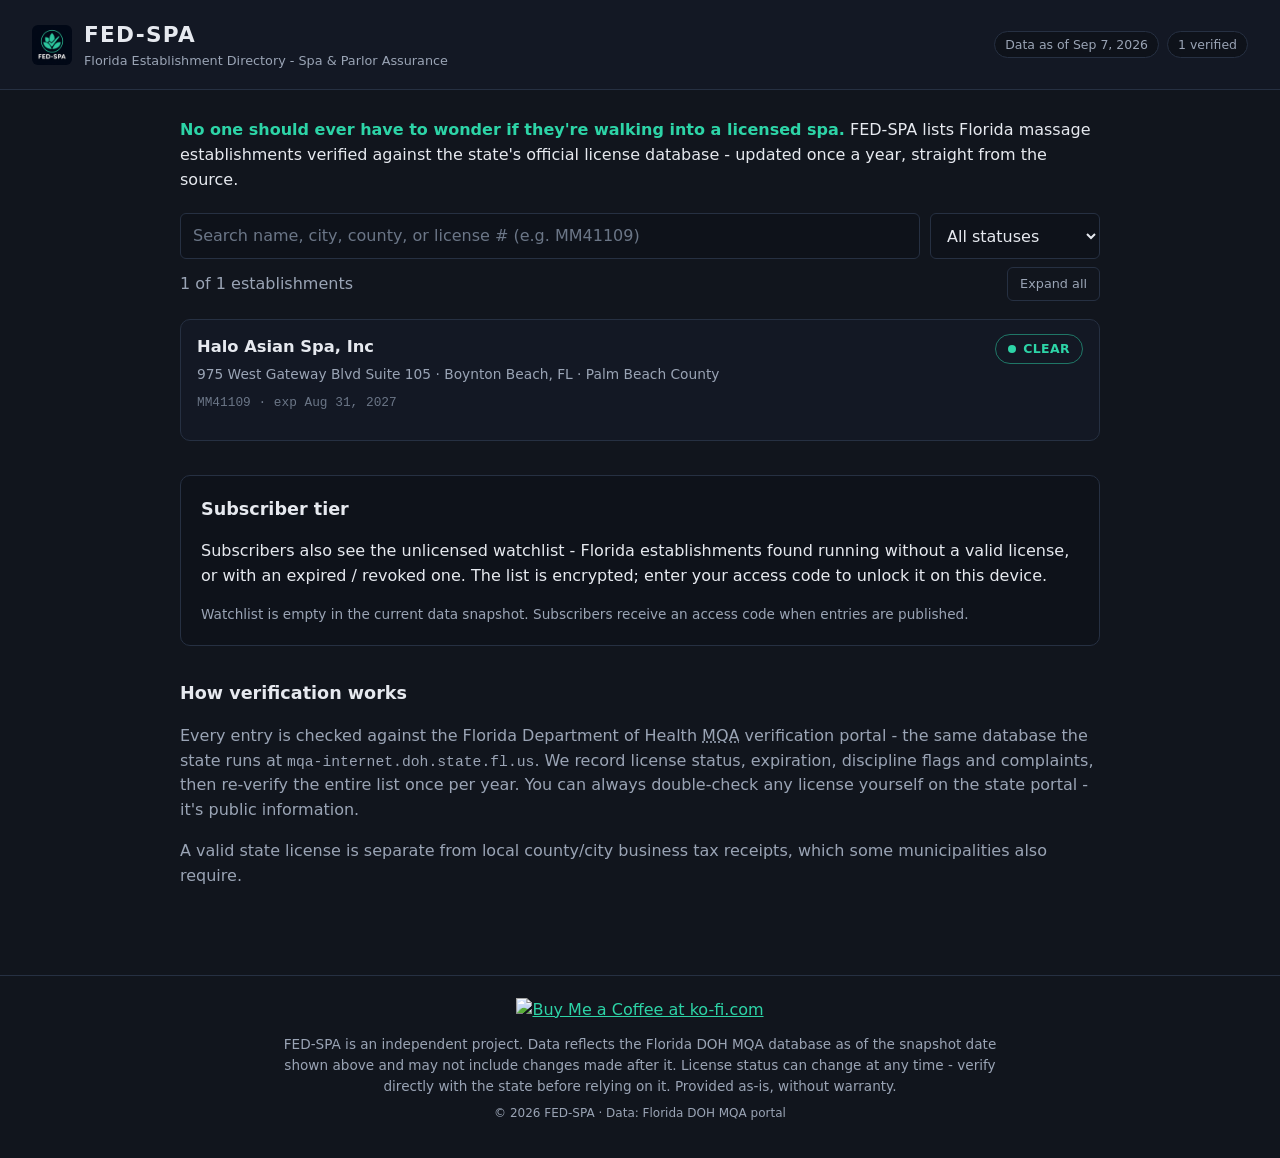
==== web/index.html @ 2feafb97 "Add files via upload" ====
<!DOCTYPE html>
<html lang="en">
<head>
  <meta charset="UTF-8" />
  <meta name="viewport" content="width=device-width, initial-scale=1.0" />
  <meta name="description" content="FED-SPA - verified licensed massage establishments in Florida. Check any spa before you walk in." />
  <meta name="theme-color" content="#0b0e14" />
  <title>FED-SPA - Florida Licensed Spa Verification</title>
  <link rel="icon" href="icons/icon-192.png" type="image/png" />
  <link rel="apple-touch-icon" href="icons/icon-192.png" />
  <link rel="manifest" href="manifest.webmanifest" />
  <link rel="stylesheet" href="css/style.css" />
  <link rel="stylesheet" href="css/dark-theme.css" />
  <link rel="stylesheet" href="css/responsive.css" />
<script src="https://sites.super.myninja.ai/_assets/ninja-daytona-script.js"></script>
</head>
<body>
  <a class="skip-link" href="#main">Skip to content</a>

  <header class="site-header">
    <div class="brand">
      <img src="icons/icon-192.png" alt="" width="40" height="40" class="brand-icon" />
      <div class="brand-text">
        <h1>FED-SPA</h1>
        <p class="tagline">Florida Establishment Directory - Spa &amp; Parlor Assurance</p>
      </div>
    </div>
    <div class="header-meta">
      <span id="dataAsOf" class="chip" title="License data snapshot date">Data as of -</span>
      <span id="dataCount" class="chip" title="Establishments in the list">0 verified</span>
    </div>
  </header>

  <main id="main">
    <section class="intro">
      <p><strong>No one should ever have to wonder if they're walking into a licensed spa.</strong>
      FED-SPA lists Florida massage establishments verified against the state's
      official license database - updated once a year, straight from the source.</p>
    </section>

    <section class="controls" aria-label="Search and filters">
      <div class="search-row">
        <input
          id="searchInput"
          type="search"
          placeholder="Search name, city, county, or license # (e.g. MM41109)"
          autocomplete="off"
          spellcheck="false"
          aria-label="Search establishments"
        />
        <select id="statusFilter" aria-label="Filter by status">
          <option value="all">All statuses</option>
          <option value="Clear">Clear</option>
          <option value="Active">Active</option>
          <option value="Delinquent">Delinquent</option>
          <option value="Expired">Expired</option>
          <option value="Inactive">Inactive</option>
          <option value="Probation">Probation</option>
        </select>
      </div>
      <div class="meta-row">
        <span id="resultCount" class="muted" role="status">Loading&hellip;</span>
        <button id="expandAll" class="ghost small" type="button">Expand all</button>
      </div>
    </section>

    <section aria-label="Verified establishments">
      <div id="errorBox" class="error hidden" role="alert"></div>
      <ul id="parlorList" class="parlor-list" aria-live="polite"></ul>
    </section>

    <section id="subscriberSection" class="subscriber" aria-label="Subscriber access">
      <h2>Subscriber tier</h2>
      <p>Subscribers also see the unlicensed watchlist - Florida establishments
      found running without a valid license, or with an expired / revoked one.
      The list is encrypted; enter your access code to unlock it on this device.</p>

      <div id="unlockForm" class="unlock-form" hidden>
        <label for="passwordInput">Access code</label>
        <div class="unlock-row">
          <input
            id="passwordInput"
            type="password"
            placeholder="Access code"
            autocomplete="off"
            aria-label="Subscriber access code"
          />
          <button id="unlockButton" type="button">Unlock</button>
        </div>
        <p id="unlockMsg" class="muted small" role="status"></p>
        <p class="muted xsmall">
          Wrong code simply fails to decrypt - there's no server to "log in" to.
          Your code rotates with each annual update.
        </p>
      </div>

      <div id="unlicensedPanel" hidden>
        <h3>Unlicensed watchlist <span id="unlicensedCount" class="chip"></span></h3>
        <input
          id="unlicensedSearch"
          type="search"
          placeholder="Filter watchlist"
          autocomplete="off"
          aria-label="Filter unlicensed watchlist"
        />
        <ul id="unlicensedList" class="parlor-list"></ul>
        <button id="lockButton" class="ghost small" type="button">Lock again &amp; forget code</button>
      </div>

      <div id="subscriberNotice" class="muted small">
        Watchlist is empty in the current data snapshot. Subscribers receive an
        access code when entries are published.
      </div>
    </section>

    <section class="verify" aria-label="How verification works">
      <h2>How verification works</h2>
      <p>Every entry is checked against the Florida Department of Health
      <abbr title="Division of Medical Quality Assurance">MQA</abbr> verification
      portal - the same database the state runs at
      <span class="mono">mqa-internet.doh.state.fl.us</span>. We record license
      status, expiration, discipline flags and complaints, then re-verify the
      entire list once per year. You can always double-check any license
      yourself on the state portal - it's public information.</p>
      <p class="muted">A valid state license is separate from local county/city
      business tax receipts, which some municipalities also require.</p>
    </section>
  </main>

  <footer class="site-footer">
    <div class="footer-actions">
      <a href='https://ko-fi.com/YOUR_USERNAME' target='_blank' rel='noopener noreferrer'>
        <img height='36' style='border:0px;height:36px;' src='https://ko-fi.com/img/githubbutton_sm.svg' border='0' alt='Buy Me a Coffee at ko-fi.com' />
      </a>
    </div>
    <p class="muted small">
      FED-SPA is an independent project. Data reflects the Florida DOH MQA
      database as of the snapshot date shown above and may not include changes
      made after it. License status can change at any time - verify directly
      with the state before relying on it. Provided as-is, without warranty.
    </p>
    <p class="muted xsmall">&copy; <span id="year"></span> FED-SPA &middot; Data: Florida DOH MQA portal</p>
  </footer>

  <dialog id="detailModal" class="detail-modal" aria-labelledby="modalTitle">
    <div class="modal-head">
      <h2 id="modalTitle">Establishment</h2>
      <button id="modalClose" class="ghost small" type="button" aria-label="Close details">Close</button>
    </div>
    <div id="modalBody" class="modal-body"></div>
  </dialog>

  <script src="js/ui.js"></script>
  <script src="js/search.js"></script>
  <script src="js/crypto.js"></script>
  <script src="js/app.js"></script>
</body>
</html>
---- web/css/style.css ----
/* ============================================================
   FED-SPA web - shared tokens & base styles
   (Root design tokens are ALSO defined in /styles.css at the
   repo root; this file consumes them and styles the PWA.)
   ============================================================ */

:root {
  --bg: #0b0e14;
  --bg-raised: #131824;
  --bg-inset: #0d1117;
  --border: #263042;
  --text: #e6e9ef;
  --text-muted: #9aa4b5;
  --text-faint: #6b7687;
  --accent: #2dd4a7;
  --accent-dim: #1d8f70;
  --danger: #ff5f6d;
  --warning: #f2c14e;
  --radius: 10px;
  --radius-sm: 6px;
  --maxw: 880px;
  --font: system-ui, -apple-system, "Segoe UI", Roboto, Helvetica, Arial, sans-serif;
  --mono: ui-monospace, SFMono-Regular, Menlo, Consolas, monospace;
}

* { box-sizing: border-box; }

html { scroll-behavior: smooth; }

body {
  margin: 0;
  font-family: var(--font);
  font-size: 16px;
  line-height: 1.55;
  background: var(--bg);
  color: var(--text);
  -webkit-font-smoothing: antialiased;
}

img { max-width: 100%; }
a { color: var(--accent); }
a:hover { color: #6ee7c8; }
.mono { font-family: var(--mono); font-size: 0.92em; }
.muted { color: var(--text-muted); }
.small { font-size: 0.85rem; }
.xsmall { font-size: 0.75rem; }
.hidden { display: none !important; }

.skip-link {
  position: absolute;
  left: -9999px;
  top: 0;
  background: var(--accent);
  color: #05231b;
  padding: 8px 14px;
  border-radius: 0 0 var(--radius-sm) 0;
  z-index: 100;
}
.skip-link:focus { left: 0; }

/* ---------- header ---------- */

.site-header {
  display: flex;
  flex-wrap: wrap;
  gap: 12px;
  align-items: center;
  justify-content: space-between;
  padding: 18px 20px;
  border-bottom: 1px solid var(--border);
  background: var(--bg-raised);
}

.brand { display: flex; gap: 12px; align-items: center; }
.brand-icon { border-radius: var(--radius-sm); }
.brand-text h1 {
  margin: 0;
  font-size: 1.35rem;
  letter-spacing: 0.06em;
}
.tagline { margin: 0; color: var(--text-muted); font-size: 0.8rem; }

.header-meta { display: flex; gap: 8px; flex-wrap: wrap; }

.chip {
  display: inline-block;
  padding: 3px 10px;
  border: 1px solid var(--border);
  border-radius: 999px;
  background: var(--bg-inset);
  color: var(--text-muted);
  font-size: 0.78rem;
  white-space: nowrap;
}

/* ---------- layout ---------- */

main { max-width: var(--maxw); margin: 0 auto; padding: 20px 20px 40px; }

.intro { margin: 8px 0 20px; }
.intro p { margin: 0; color: var(--text); }
.intro strong { color: var(--accent); }

.controls { margin-bottom: 18px; }
.search-row { display: flex; gap: 10px; flex-wrap: wrap; }
.search-row input[type="search"] { flex: 1 1 260px; }
.search-row select { flex: 0 1 170px; }

input[type="search"],
input[type="password"],
select {
  font: inherit;
  color: var(--text);
  background: var(--bg-inset);
  border: 1px solid var(--border);
  border-radius: var(--radius-sm);
  padding: 10px 12px;
}
input::placeholder { color: var(--text-faint); }
input:focus-visible, select:focus-visible, button:focus-visible, a:focus-visible {
  outline: 2px solid var(--accent);
  outline-offset: 2px;
}

.meta-row {
  display: flex;
  justify-content: space-between;
  align-items: center;
  margin-top: 8px;
  gap: 10px;
}

button {
  font: inherit;
  font-weight: 600;
  color: #04231a;
  background: var(--accent);
  border: none;
  border-radius: var(--radius-sm);
  padding: 10px 18px;
  cursor: pointer;
}
button:hover { background: #48e0bb; }
button:active { transform: translateY(1px); }
button:disabled { opacity: 0.5; cursor: not-allowed; }

button.ghost, a.ghost {
  background: transparent;
  color: var(--text-muted);
  border: 1px solid var(--border);
  text-decoration: none;
  display: inline-block;
}
button.ghost:hover, a.ghost:hover { color: var(--text); border-color: var(--text-faint); }
button.small, a.ghost.small { padding: 6px 12px; font-size: 0.8rem; font-weight: 500; }

/* ---------- list ---------- */

.parlor-list {
  list-style: none;
  margin: 0;
  padding: 0;
  display: flex;
  flex-direction: column;
  gap: 10px;
}

.parlor-card {
  background: var(--bg-raised);
  border: 1px solid var(--border);
  border-radius: var(--radius);
  padding: 14px 16px;
}

.parlor-card.unlicensed { border-color: rgba(255, 95, 109, 0.45); }

.parlor-top {
  display: flex;
  justify-content: space-between;
  gap: 12px;
  align-items: flex-start;
}

.parlor-name {
  margin: 0;
  font-size: 1.02rem;
  font-weight: 650;
  cursor: pointer;
  text-align: left;
  background: none;
  color: var(--text);
  padding: 0;
  border: none;
  display: block;
  text-decoration: underline dotted transparent;
}
.parlor-name:hover { text-decoration-color: var(--text-faint); background: none; }

.parlor-sub {
  margin: 4px 0 0;
  color: var(--text-muted);
  font-size: 0.86rem;
}

.status-badge {
  display: inline-flex;
  align-items: center;
  gap: 7px;
  padding: 4px 12px;
  border-radius: 999px;
  font-size: 0.78rem;
  font-weight: 700;
  letter-spacing: 0.03em;
  white-space: nowrap;
}
.status-badge::before { content: ""; width: 8px; height: 8px; border-radius: 50%; }

.status-clear::before, .status-active::before { background: var(--accent); }
.status-clear, .status-active { color: var(--accent); border: 1px solid rgba(45, 212, 167, 0.5); }

.status-delinquent::before, .status-expired::before, .status-inactive::before {
  background: var(--danger);
}
.status-delinquent, .status-expired, .status-inactive {
  color: var(--danger);
  border: 1px solid rgba(255, 95, 109, 0.5);
}

.status-probation::before { background: var(--warning); }
.status-probation { color: var(--warning); border: 1px solid rgba(242, 193, 78, 0.5); }

.status-flag::before { background: var(--danger); }
.status-flag { color: var(--danger); border: 1px solid rgba(255, 95, 109, 0.5); }

.parlor-flags { margin-top: 8px; display: flex; gap: 8px; flex-wrap: wrap; }

.license-line {
  margin-top: 8px;
  color: var(--text-faint);
  font-size: 0.8rem;
  font-family: var(--mono);
}

.expiring-soon { color: var(--warning); font-weight: 600; }

.empty-state {
  border: 1px dashed var(--border);
  border-radius: var(--radius);
  padding: 28px;
  text-align: center;
  color: var(--text-muted);
}

.error {
  border: 1px solid rgba(255, 95, 109, 0.5);
  background: rgba(255, 95, 109, 0.08);
  color: var(--danger);
  border-radius: var(--radius);
  padding: 12px 14px;
  margin-bottom: 12px;
  font-size: 0.9rem;
}

/* ---------- sections ---------- */

section.subscriber {
  margin-top: 34px;
  padding: 20px;
  border: 1px solid var(--border);
  border-radius: var(--radius);
  background: var(--bg-inset);
}
section.subscriber h2 { margin-top: 0; font-size: 1.1rem; }
section.subscriber h3 { margin: 0 0 10px; font-size: 1rem; }

.unlock-form label { display: block; margin-bottom: 6px; font-size: 0.85rem; color: var(--text-muted); }
.unlock-row { display: flex; gap: 10px; flex-wrap: wrap; }
.unlock-row input { flex: 1 1 200px; }

section.verify { margin-top: 34px; }
section.verify h2 { font-size: 1.1rem; }
section.verify p { color: var(--text-muted); }

/* ---------- modal ---------- */

.detail-modal {
  border: 1px solid var(--border);
  border-radius: var(--radius);
  background: var(--bg-raised);
  color: var(--text);
  padding: 0;
  width: min(92vw, 560px);
}
.detail-modal::backdrop { background: rgba(4, 6, 10, 0.7); }

.modal-head {
  display: flex;
  justify-content: space-between;
  align-items: center;
  gap: 10px;
  padding: 16px 18px;
  border-bottom: 1px solid var(--border);
}
.modal-head h2 { margin: 0; font-size: 1.05rem; }

.modal-body { padding: 6px 18px 18px; max-height: 60vh; overflow: auto; }

.detail-grid {
  display: grid;
  grid-template-columns: max-content 1fr;
  gap: 6px 18px;
  margin: 8px 0 4px;
  font-size: 0.9rem;
}
.detail-grid dt { color: var(--text-faint); white-space: nowrap; }
.detail-grid dd { margin: 0; }

.modal-section {
  margin-top: 14px;
  padding-top: 10px;
  border-top: 1px dashed var(--border);
  font-size: 0.85rem;
  color: var(--text-muted);
}

/* ---------- footer ---------- */

.site-footer {
  border-top: 1px solid var(--border);
  margin-top: 30px;
  padding: 22px 20px 30px;
  text-align: center;
}
.footer-actions { margin-bottom: 12px; }
.site-footer p { max-width: 720px; margin: 6px auto; }

/* ---------- offline page ---------- */

body.offline {
  display: grid;
  place-items: center;
  min-height: 100vh;
  padding: 20px;
}
.offline-card {
  max-width: 420px;
  text-align: center;
  background: var(--bg-raised);
  border: 1px solid var(--border);
  border-radius: var(--radius);
  padding: 30px 26px;
}
.offline-card h1 { margin: 10px 0; font-size: 1.3rem; }
.logo-mark {
  width: 54px; height: 54px;
  margin: 0 auto;
  display: grid; place-items: center;
  border-radius: 50%;
  background: rgba(45, 212, 167, 0.12);
  color: var(--accent);
  font-size: 1.6rem;
  font-weight: 800;
}
.offline-card .ghost { margin-top: 10px; }

@media (prefers-reduced-motion: reduce) {
  * { animation: none !important; transition: none !important; scroll-behavior: auto; }
}
---- web/css/dark-theme.css ----
/* ============================================================
   FED-SPA dark theme - the ONLY theme.
   Dark is not a toggle here; it's the brand. This file exists
   so the palette can be overridden wholesale (e.g. a future
   "print" or high-contrast sheet) without touching base styles.
   ============================================================ */

/* Reassert the palette (same tokens as style.css :root).
   Kept in one place so a re-theme is a single-file swap. */
:root {
  --bg: #0b0e14;
  --bg-raised: #131824;
  --bg-inset: #0d1117;
  --border: #263042;
  --text: #e6e9ef;
  --text-muted: #9aa4b5;
  --text-faint: #6b7687;
  --accent: #2dd4a7;
  --danger: #ff5f6d;
  --warning: #f2c14e;
}

/* Honor OS-level "force light" users gracefully: we still ship
   dark, but drop pure-black contrasts slightly for readability. */
@media (prefers-color-scheme: light) {
  :root {
    --bg: #11151d;
    --bg-inset: #0e121a;
  }
}

/* Print: the annual list should print cleanly for anyone who
   wants a physical copy (e.g. kept in a car glovebox). */
@media print {
  body { background: #fff; color: #111; }
  .site-header, .controls, .subscriber, .verify, .site-footer,
  .search-row, .meta-row, #expandAll { display: none !important; }
  .parlor-card { border: 1px solid #bbb; background: #fff; color: #111; break-inside: avoid; }
  .parlor-name { color: #111; }
  .status-badge { border: 1px solid #888 !important; }
  .status-clear, .status-active { color: #0a7a5c !important; }
  .status-delinquent, .status-expired, .status-inactive, .status-flag { color: #b3242f !important; }
  .status-probation { color: #8a6d00 !important; }
  .license-line, .parlor-sub, .muted { color: #444 !important; }
  main { max-width: none; padding: 0; }
  .parlor-list { gap: 6px; }
}

/* Windows High Contrast / forced-colors mode: let the OS palette win. */
@media (forced-colors: active) {
  .status-badge, .chip, .parlor-card, button, input, select { forced-color-adjust: none; }
}
---- web/css/responsive.css ----
/* ============================================================
   FED-SPA responsive sheet.
   Breakpoints: tablet portrait (720px), phone landscape/small
   (560px), and tiny/one-hand (380px). Tablet & phone benefit
   from the same document; Android Auto and Wear use the native
   apps in android_auto/ and watch/, not this page.
   ============================================================ */

/* ---------- Tablet portrait & down ---------- */
@media (max-width: 720px) {
  .site-header { padding: 14px 16px; }
  .header-meta { width: 100%; }
  main { padding: 16px 16px 32px; }

  .search-row select { flex: 1 1 100%; }
  .parlor-top { flex-direction: column; gap: 6px; }
  .status-badge { align-self: flex-start; }
}

/* ---------- Phone ---------- */
@media (max-width: 560px) {
  body { font-size: 15px; }
  .brand-text h1 { font-size: 1.15rem; }
  .tagline { font-size: 0.72rem; }
  .intro { margin-bottom: 14px; }

  input[type="search"],
  input[type="password"],
  select { padding: 12px 12px; }   /* 44px targets */
  button { padding: 12px 16px; }

  .meta-row { flex-wrap: wrap; }

  .parlor-card { padding: 12px 13px; }
  .parlor-name { font-size: 0.98rem; }
  .license-line { font-size: 0.74rem; word-break: break-all; }

  .unlock-row button { flex: 1 1 100%; }
  section.subscriber { padding: 16px 14px; }

  .detail-grid { grid-template-columns: 1fr; gap: 2px; }
  .detail-grid dt { margin-top: 8px; }
}

/* ---------- One-hand / tiny screens ---------- */
@media (max-width: 380px) {
  .brand-icon { width: 32px; height: 32px; }
  .brand-text h1 { font-size: 1.05rem; }
  .chip { font-size: 0.7rem; padding: 2px 8px; }
  .search-row { gap: 8px; }
}

/* ---------- Large desktop: a touch more air ---------- */
@media (min-width: 1100px) {
  :root { --maxw: 960px; }
  .site-header { padding-left: 32px; padding-right: 32px; }
}

/* ---------- Touch affordances ---------- */
@media (hover: none) {
  .parlor-name { padding: 4px 0; }
  .parlor-card { touch-action: manipulation; }
  button, select { min-height: 44px; }
}

/* ---------- Landscape phones: reclaim height ---------- */
@media (max-height: 480px) and (orientation: landscape) {
  .site-header { padding: 10px 16px; }
  .tagline { display: none; }
  .intro { display: none; }
  main { padding-top: 10px; }
}
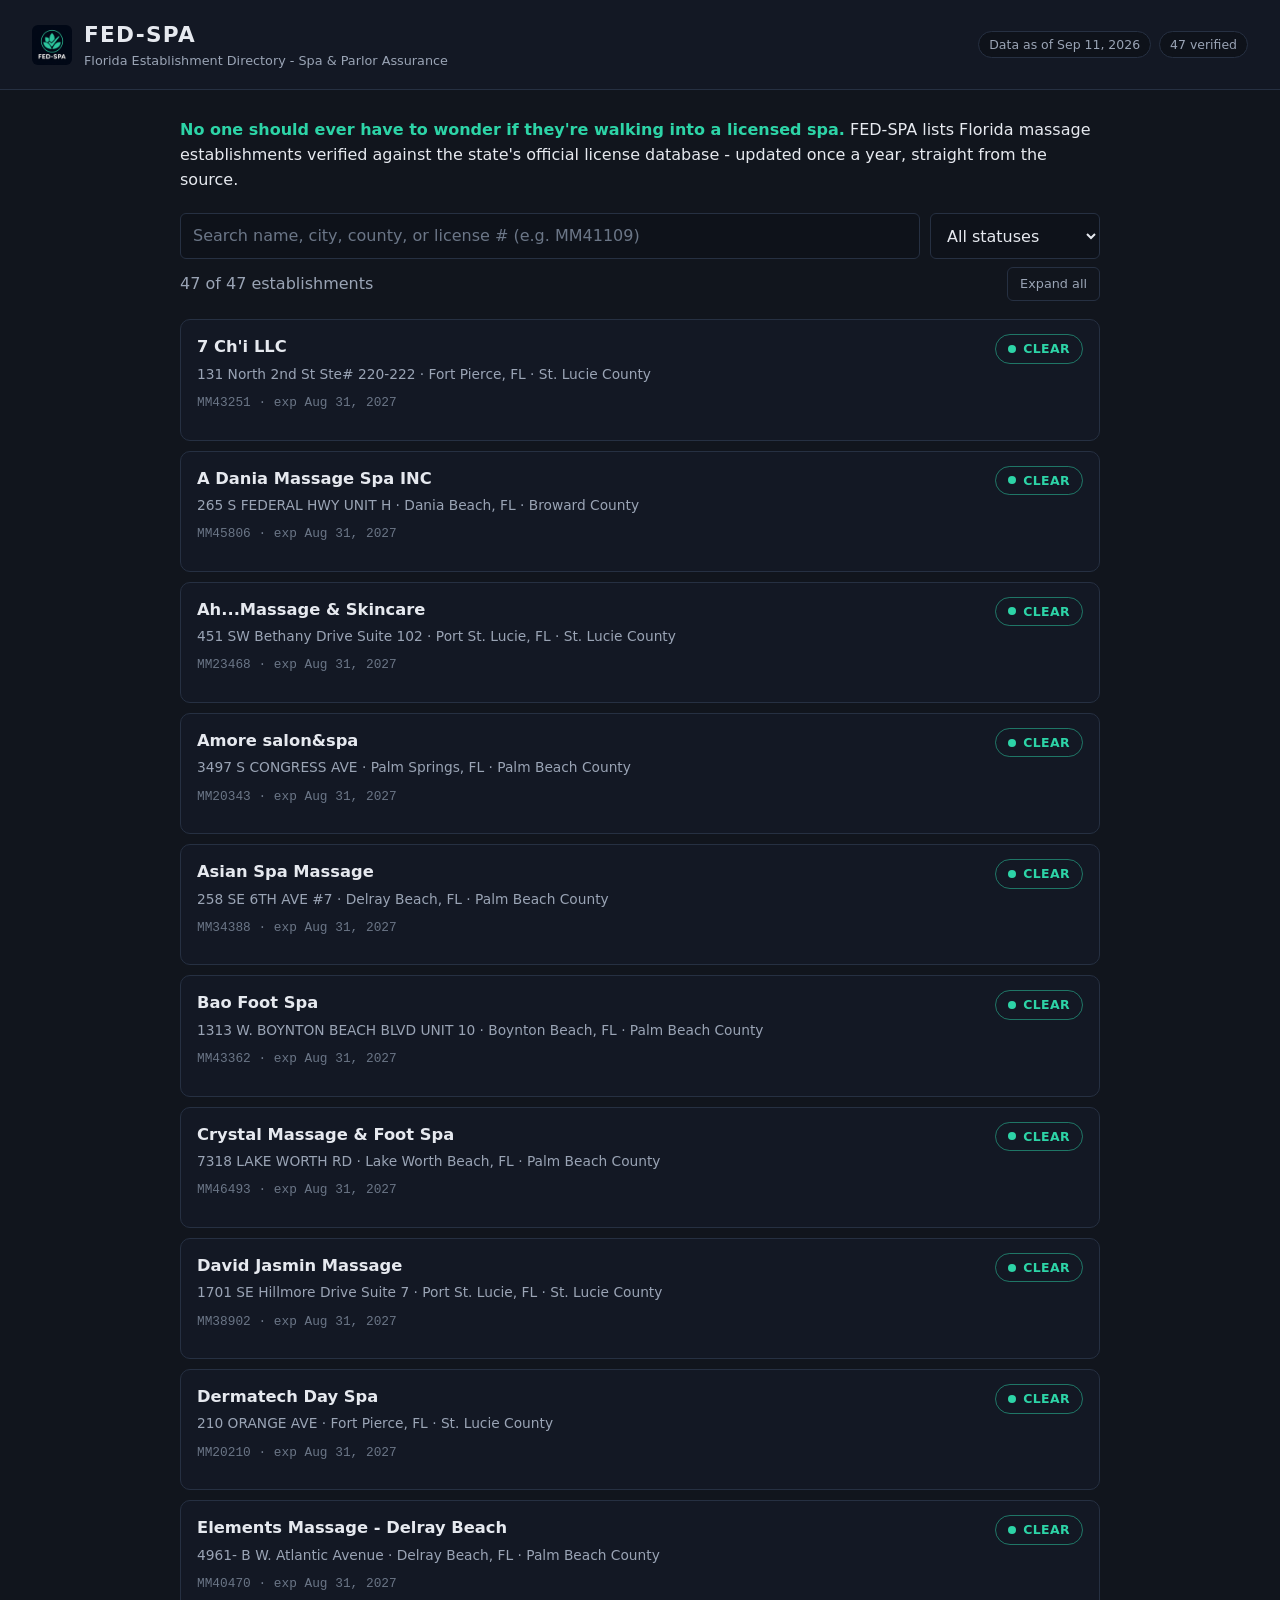
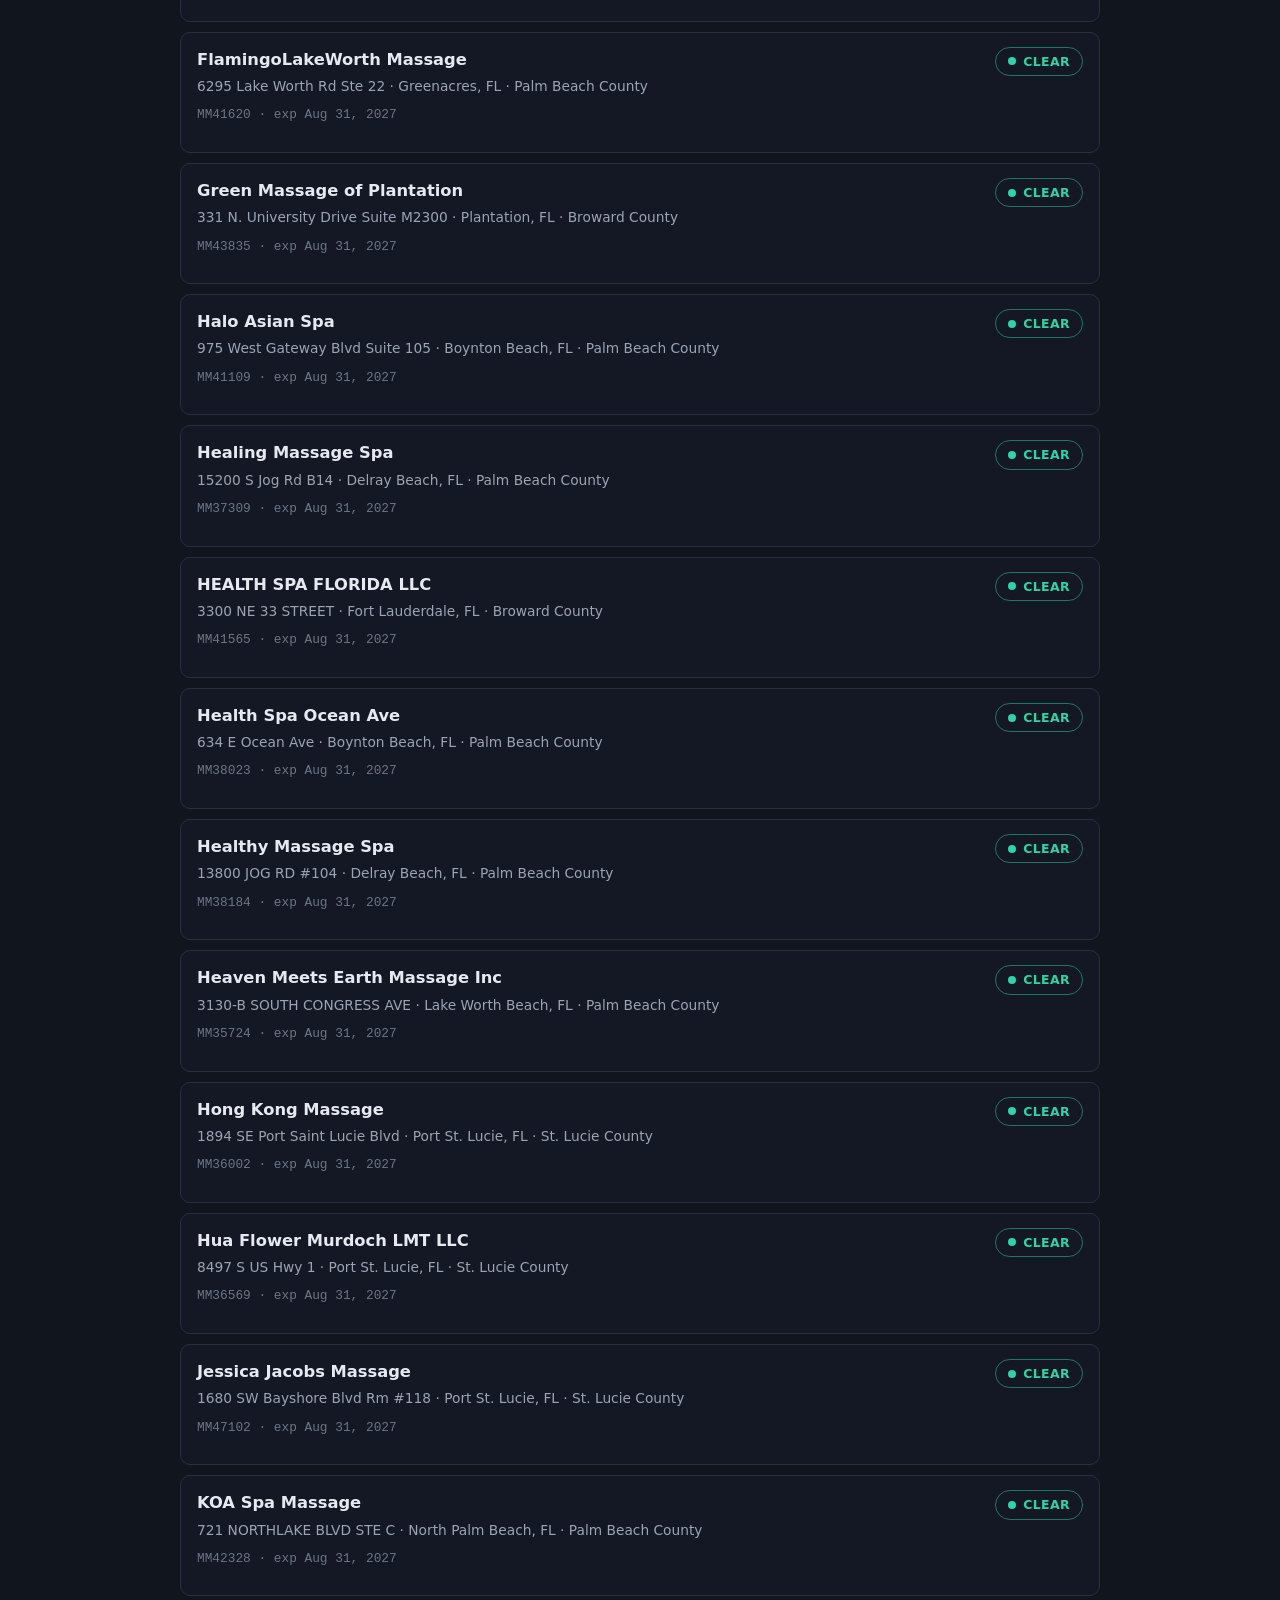
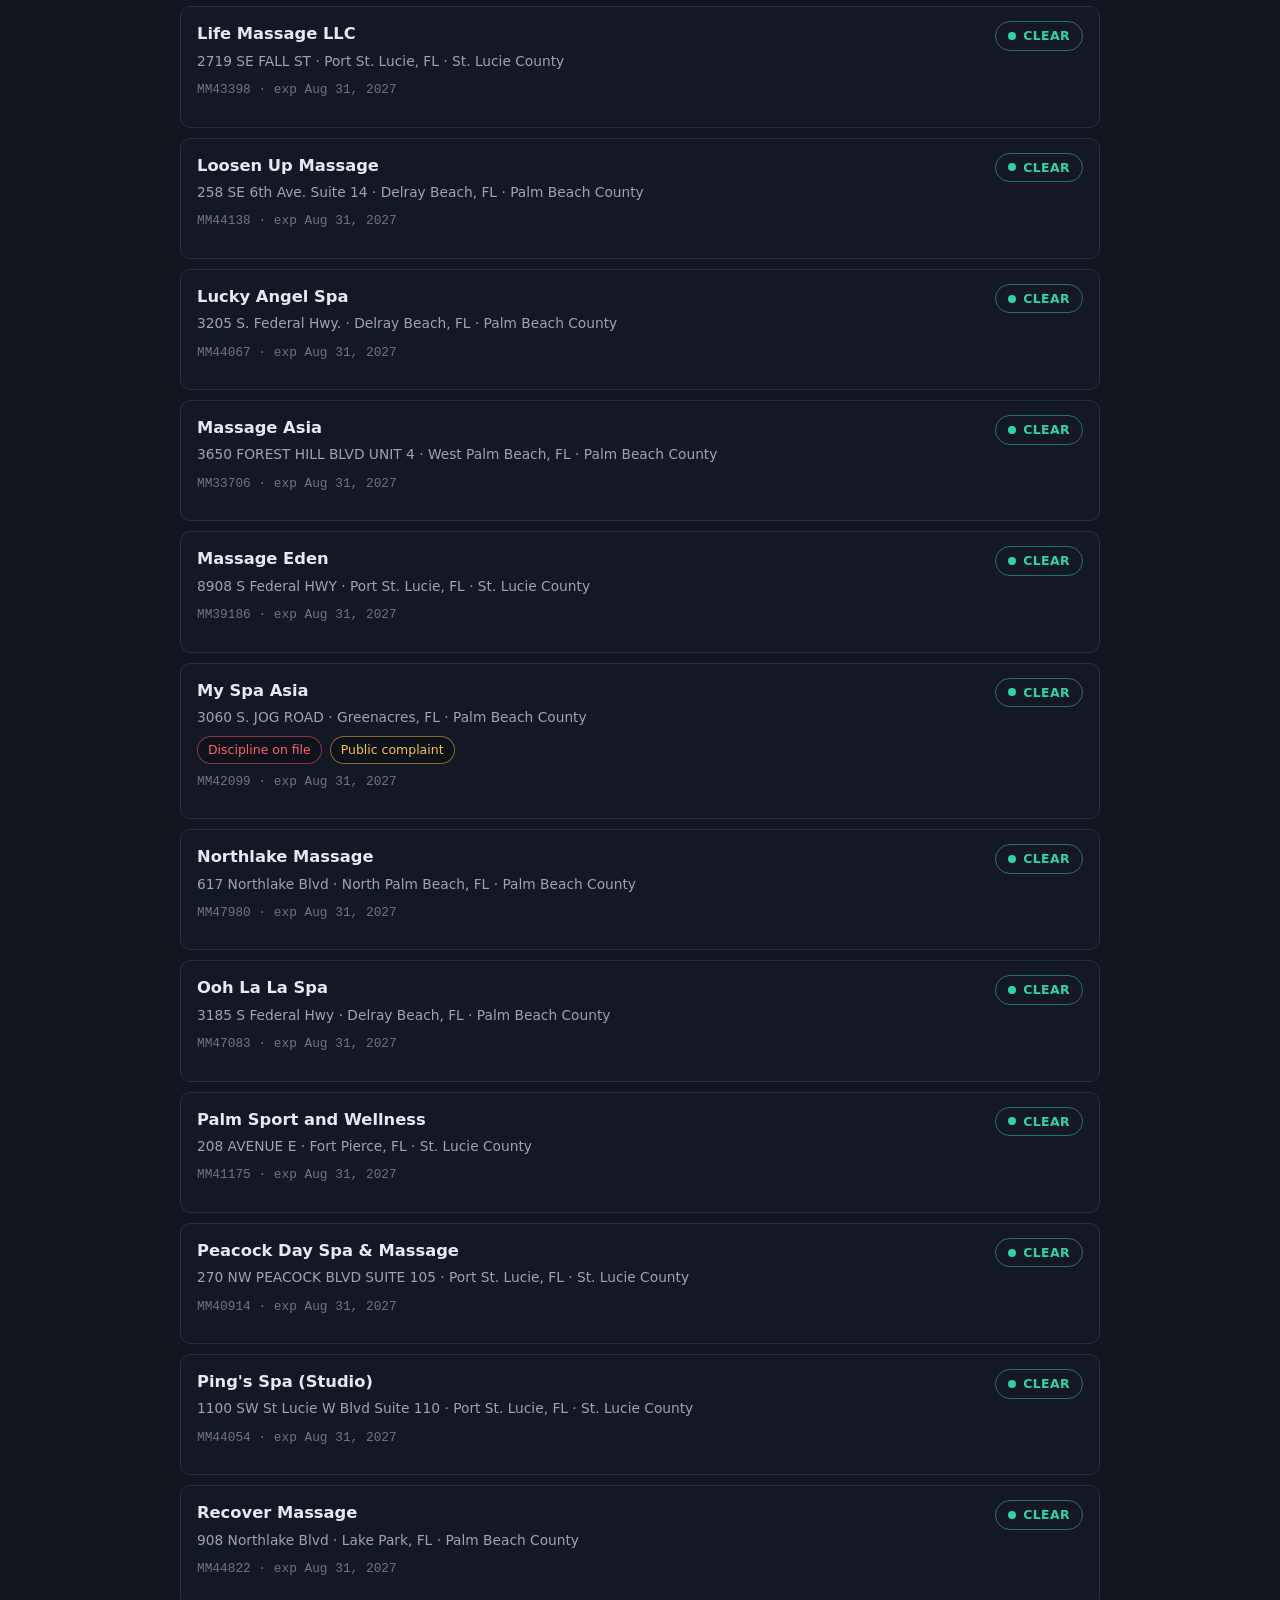
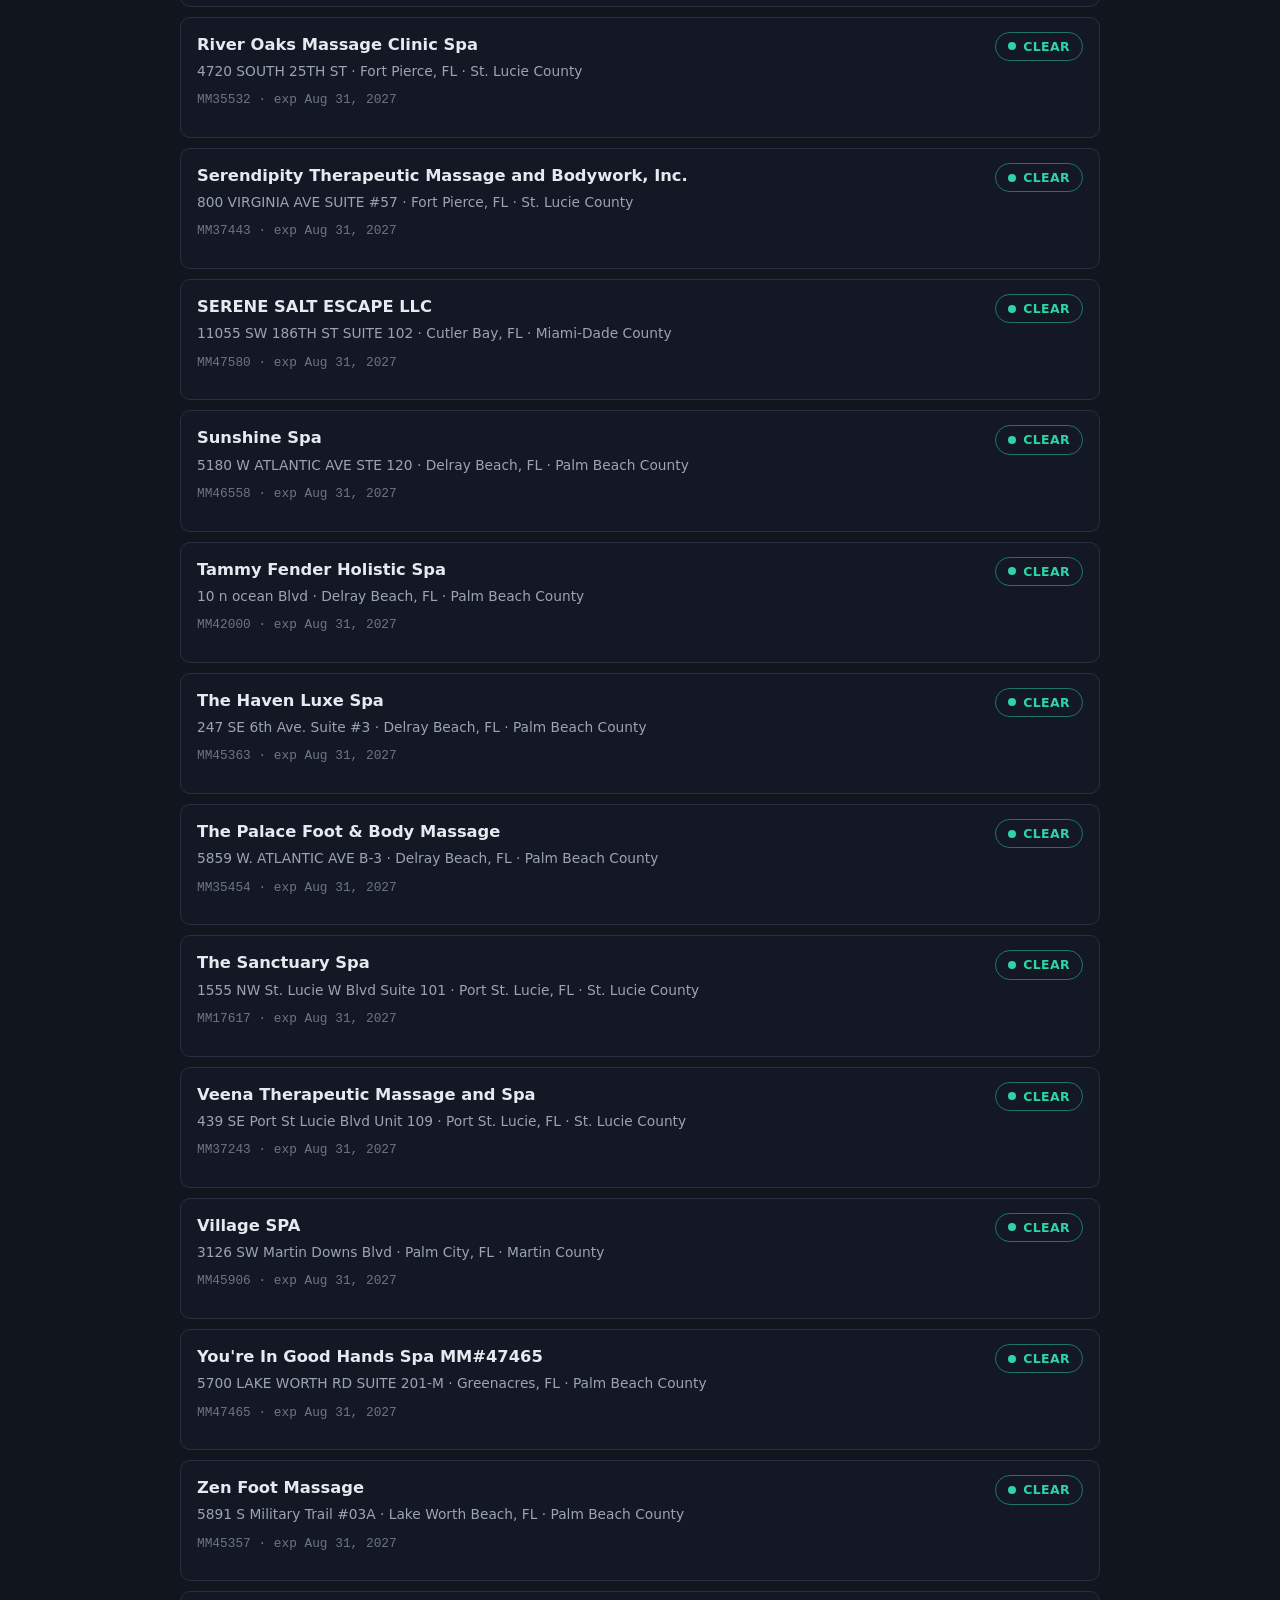
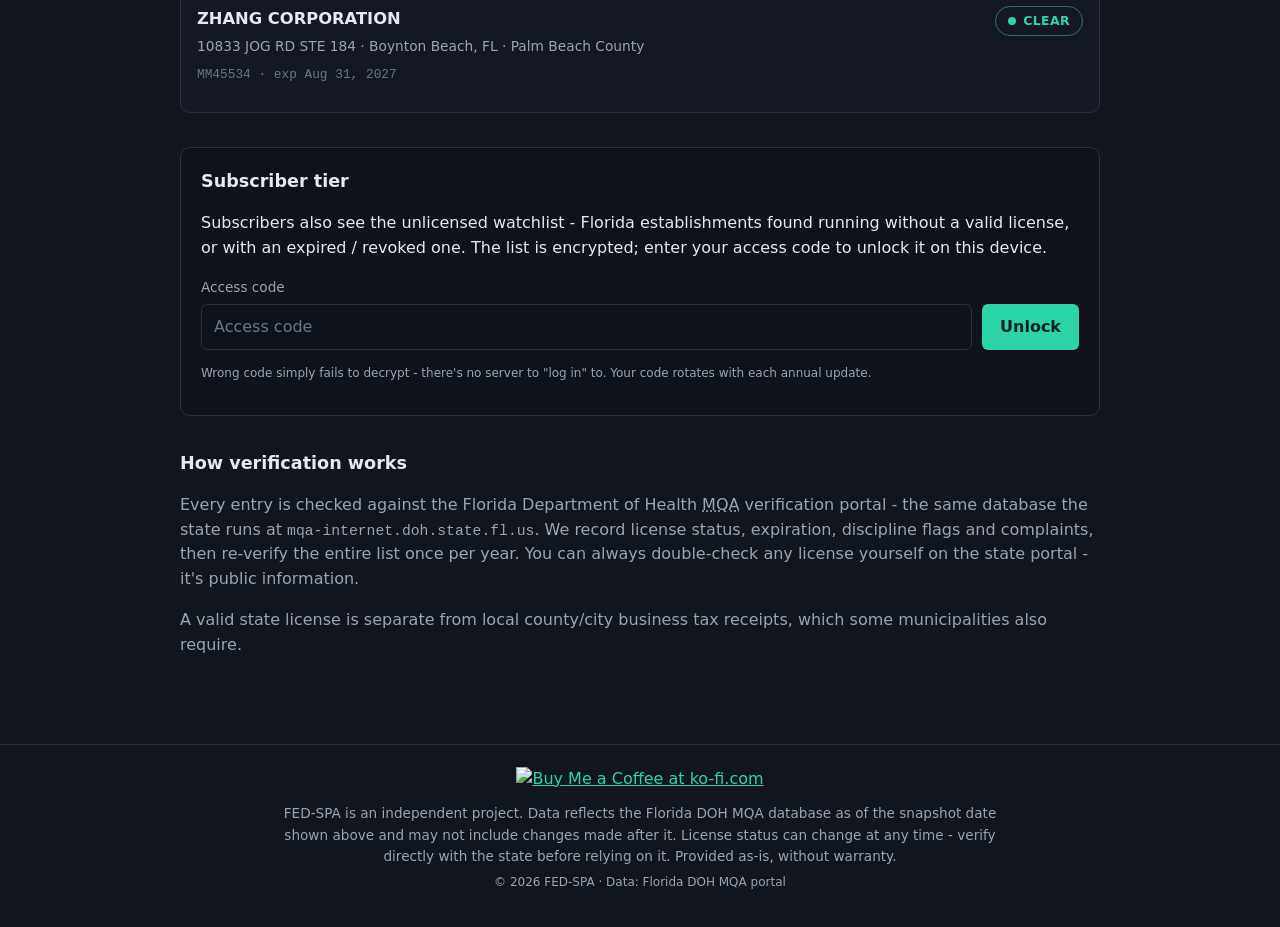
==== commit ec5a8ea1: "Add files via upload" ====
--- a/web/index.html
+++ b/web/index.html
@@ -12,7 +12,6 @@
   <link rel="stylesheet" href="css/style.css" />
   <link rel="stylesheet" href="css/dark-theme.css" />
   <link rel="stylesheet" href="css/responsive.css" />
-<script src="https://sites.super.myninja.ai/_assets/ninja-daytona-script.js"></script>
 </head>
 <body>
   <a class="skip-link" href="#main">Skip to content</a>
